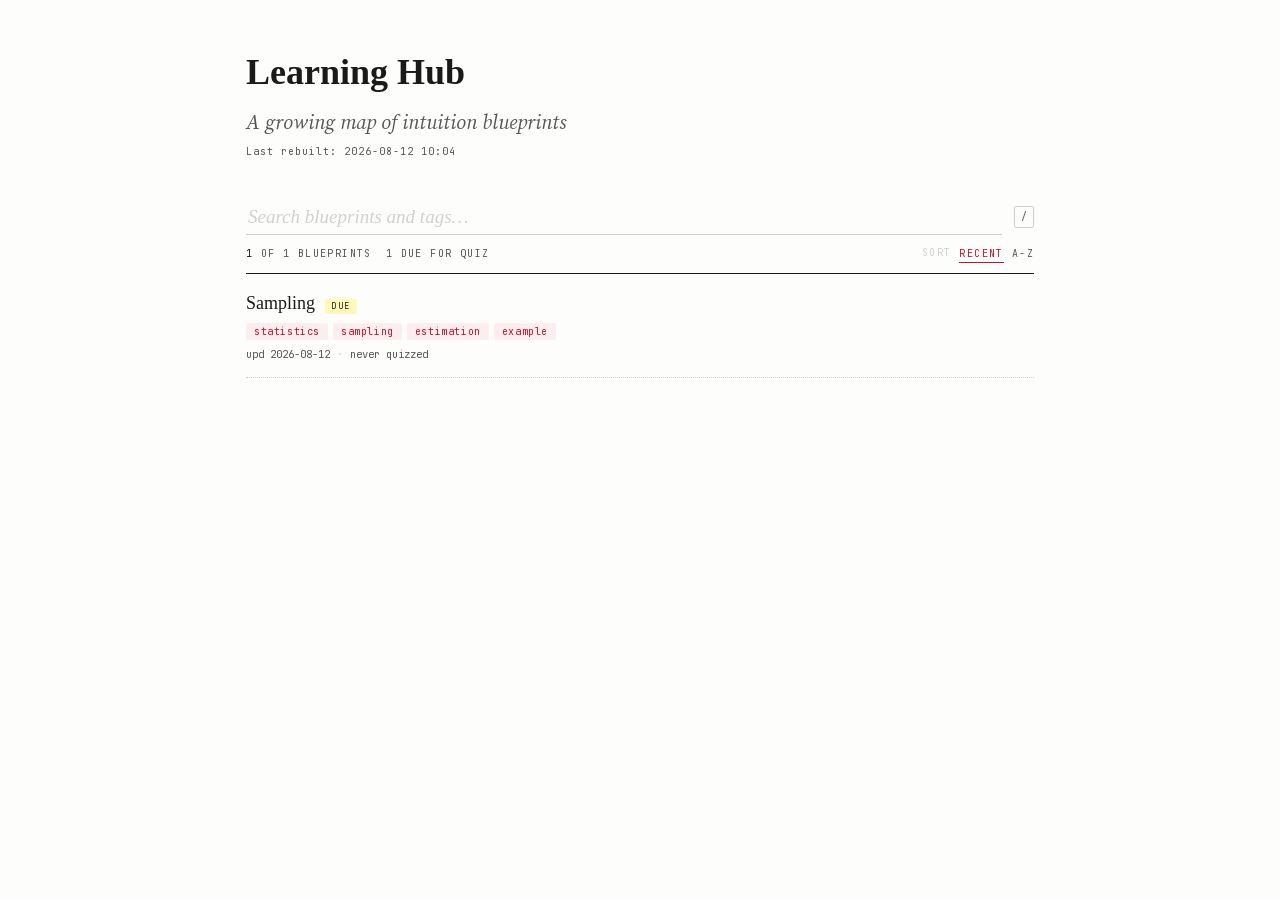
==== index.html @ 73a71636 "Initial template: a local-first learning hub anyone can clone The machinery from learning-hub with n" ====
<!DOCTYPE html>
<html lang="en">
<head>
<meta charset="UTF-8">
<meta name="viewport" content="width=device-width, initial-scale=1.0">
<title>Learning Hub - Index</title>
<link rel="stylesheet" href="assets/blueprint.css">
<style>

.index-page { max-width: 900px; margin: 0 auto; padding: 44px 56px 96px; }
.index-page h1 { font-family: Georgia, serif; font-size: 36px; font-weight: 700; margin-bottom: 6px; }
.index-page .subtitle { color: var(--soft); font-style: italic; font-size: 20px; margin-bottom: 4px; }
.updated { font-family: 'JetBrains Mono', monospace; font-size: 10px; color: var(--soft); letter-spacing: 0.1em; }
.empty { color: var(--soft); font-style: italic; padding: 40px 0; }

/* sticky control bar */
.controls {
  position: sticky; top: 0; z-index: 20;
  background: var(--paper);
  border-bottom: 1px solid var(--ink);
  padding: 14px 0 10px;
  margin: 26px 0 0;
}
.searchline { display: flex; align-items: center; gap: 12px; }
.searchline input {
  flex: 1; font-family: Georgia, serif; font-size: 19px;
  background: transparent; border: none; border-bottom: 1px solid var(--rule);
  padding: 6px 2px; color: var(--ink); outline: none;
}
.searchline input:focus { border-bottom-color: var(--accent); }
.searchline input::placeholder { color: var(--rule); font-style: italic; }
.searchline .kbd {
  font-family: 'JetBrains Mono', monospace; font-size: 10px; color: var(--soft);
  border: 1px solid var(--rule); padding: 2px 6px; border-radius: 2px;
}
.countline {
  font-family: 'JetBrains Mono', monospace; font-size: 10px; letter-spacing: 0.14em;
  text-transform: uppercase; color: var(--soft); margin-top: 10px;
  display: flex; align-items: center; gap: 14px; flex-wrap: wrap;
}
.countline .n { color: var(--ink); }
.countline .seg { display: flex; gap: 8px; margin-left: auto; }
.countline button {
  font-family: inherit; font-size: 10px; letter-spacing: 0.14em; text-transform: uppercase;
  background: none; border: none; color: var(--soft); cursor: pointer; padding: 2px 0;
  border-bottom: 1px solid transparent;
}
.countline button:hover { color: var(--ink); }
.countline button.on { color: var(--accent); border-bottom-color: var(--accent); }
.countline .duebtn.on { background: var(--highlight); padding: 2px 8px; border-bottom-color: transparent; }

/* tag rail */
.tagrail { display: flex; flex-wrap: wrap; gap: 5px; align-items: center; padding: 14px 0 0; }
.tagrail .rl { font-family: 'JetBrains Mono', monospace; font-size: 9px; letter-spacing: 0.2em; text-transform: uppercase; color: var(--soft); margin-right: 6px; }
.chip {
  font-family: 'JetBrains Mono', monospace; font-size: 10.5px; letter-spacing: 0.04em;
  padding: 3px 9px; border: 1px solid var(--rule); background: none; color: var(--soft);
  cursor: pointer; border-radius: 2px; display: inline-flex; gap: 6px; align-items: baseline;
}
.chip .ct { font-size: 9px; color: var(--rule); }
.chip:hover { border-color: var(--ink); color: var(--ink); }
.chip:hover .ct { color: var(--soft); }
.chip.on { border-color: var(--accent); color: var(--accent); background: rgba(200,16,46,0.06); }
.chip.on .ct { color: var(--accent); }
.chip.extra { display: none; }
.tagrail.open .chip.extra { display: inline-flex; }
/* an active filter must never be invisible, even when the rail is collapsed */
.chip.extra.on { display: inline-flex; }
.moretags {
  font-family: 'JetBrains Mono', monospace; font-size: 10px; color: var(--accent);
  background: none; border: none; cursor: pointer; padding: 3px 4px; letter-spacing: 0.08em;
}
.moretags:hover { text-decoration: underline; }

/* rows */
.rows { list-style: none; padding: 0; margin: 0; }
.row { padding: 15px 0 14px; border-bottom: 1px dotted var(--rule); }
.row.hide { display: none; }
.r-main { display: flex; align-items: baseline; gap: 10px; }
.r-title { font-family: Georgia, serif; font-size: 18px; color: var(--ink); text-decoration: none; }
.r-title:hover { color: var(--accent); }
.due {
  font-family: 'JetBrains Mono', monospace; font-size: 8.5px; letter-spacing: 0.18em;
  text-transform: uppercase; color: var(--ink); background: var(--highlight);
  padding: 1px 6px; border-radius: 2px;
}
.r-tags { display: flex; flex-wrap: wrap; gap: 5px; margin-top: 6px; }
.tag {
  font-family: 'JetBrains Mono', monospace; font-size: 10px; letter-spacing: 0.06em;
  color: var(--accent); background: rgba(200,16,46,0.06); padding: 2px 8px;
  border-radius: 2px; border: none; cursor: pointer;
}
.tag:hover { background: rgba(200,16,46,0.16); }
.r-tags .tag.on { background: var(--accent); color: var(--paper); }
.r-meta { font-family: 'JetBrains Mono', monospace; font-size: 10.5px; color: var(--soft); margin-top: 6px; display: flex; gap: 7px; flex-wrap: wrap; }
.r-meta .dot { color: var(--rule); }
.noresults { color: var(--soft); font-style: italic; padding: 40px 0; display: none; }
.noresults.on { display: block; }

@media (max-width: 700px) {
  .index-page { padding: 30px 22px 70px; }
  .countline .seg { margin-left: 0; width: 100%; }
}

</style>
</head>
<body>
<div class="index-page">
<h1>Learning Hub</h1>
<p class="subtitle">A growing map of intuition blueprints</p>
<p class="updated">Last rebuilt: 2026-08-12 10:04</p>
<div class="controls">
<div class="searchline">
<input id="q" type="search" placeholder="Search blueprints and tags…" autocomplete="off">
<span class="kbd">/</span>
</div>
<div class="countline">
<span><span class="n" id="shown">1</span> of 1 blueprints</span>
<button class="duebtn" id="duebtn">1 due for quiz</button>
<span class="seg">
<span style="color:var(--rule)">sort</span>
<button class="on" data-sort="u">recent</button>
<button data-sort="t">a-z</button>
</span>
</div>

</div>
<ul class="rows" id="rows"><li class="row" data-h="sampling statistics sampling estimation example" data-tags="statistics sampling estimation example" data-stale="1" data-u="2026-08-12" data-title="sampling"><div class="r-main"><a class="r-title" href="topics/example-blueprint.html">Sampling</a><span class="due">due</span></div><div class="r-tags"><button class="tag" data-tag="statistics">statistics</button><button class="tag" data-tag="sampling">sampling</button><button class="tag" data-tag="estimation">estimation</button><button class="tag" data-tag="example">example</button></div><div class="r-meta"><span>upd 2026-08-12</span><span class="dot">·</span><span>never quizzed</span></div></li></ul>
<p class="noresults" id="noresults">Nothing matches. Clear the filters to see everything.</p>
<script>
var rowsEl = document.getElementById('rows');
var all = rowsEl ? Array.prototype.slice.call(rowsEl.children) : [];
var q = document.getElementById('q');
var shown = document.getElementById('shown');
var noresults = document.getElementById('noresults');
var duebtn = document.getElementById('duebtn');
var active = new Set();
var dueOnly = false;

function apply() {
  var term = q ? q.value.trim().toLowerCase() : '';
  var n = 0;
  all.forEach(function (r) {
    var ok = true;
    if (term && r.dataset.h.indexOf(term) === -1) ok = false;
    if (ok && active.size) {
      var t = r.dataset.tags.split(' ');
      active.forEach(function (a) { if (t.indexOf(a) === -1) ok = false; });
    }
    if (ok && dueOnly && r.dataset.stale !== '1') ok = false;
    r.classList.toggle('hide', !ok);
    if (ok) n++;
  });
  if (shown) shown.textContent = n;
  if (noresults) noresults.classList.toggle('on', n === 0);
  document.querySelectorAll('.chip').forEach(function (c) {
    c.classList.toggle('on', active.has(c.dataset.tag));
  });
  document.querySelectorAll('.r-tags .tag').forEach(function (c) {
    c.classList.toggle('on', active.has(c.dataset.tag));
  });
  if (duebtn) duebtn.classList.toggle('on', dueOnly);
}

function toggleTag(t) {
  if (active.has(t)) active.delete(t); else active.add(t);
  apply();
}

if (q) q.addEventListener('input', apply);
if (duebtn) duebtn.addEventListener('click', function () { dueOnly = !dueOnly; apply(); });
document.addEventListener('click', function (ev) {
  var c = ev.target.closest('.chip, .r-tags .tag');
  if (c) { ev.preventDefault(); toggleTag(c.dataset.tag); }
});
var moretags = document.getElementById('moretags');
if (moretags) {
  moretags.addEventListener('click', function () {
    var r = document.getElementById('tagrail');
    r.classList.toggle('open');
    this.textContent = r.classList.contains('open') ? 'fewer' : '+' + this.dataset.n + ' more';
  });
}
document.querySelectorAll('[data-sort]').forEach(function (b) {
  b.addEventListener('click', function () {
    document.querySelectorAll('[data-sort]').forEach(function (x) { x.classList.remove('on'); });
    b.classList.add('on');
    var k = b.dataset.sort;
    var s = all.slice().sort(function (x, y) {
      if (k === 't') return x.dataset.title < y.dataset.title ? -1 : 1;
      return x.dataset.u < y.dataset.u ? 1 : -1;
    });
    s.forEach(function (r) { rowsEl.appendChild(r); });
  });
});
document.addEventListener('keydown', function (ev) {
  if (ev.key === '/' && document.activeElement !== q) { ev.preventDefault(); q.focus(); }
  if (ev.key === 'Escape') { q.value = ''; active.clear(); dueOnly = false; apply(); q.blur(); }
});
</script>
</div>
</body>
</html>
---- assets/blueprint.css ----
/* Fonts ship with the repo — latin subsets, woff2, no network at any point.
   Display headings are Georgia: a system face on every machine the hub opens on,
   so nothing to vendor and nothing to load. */

@font-face {
  font-family: 'Source Serif Pro';
  font-style: normal;
  font-weight: 400;
  font-display: swap;
  src: url('fonts/source-serif-pro-latin-400.woff2') format('woff2');
}
@font-face {
  font-family: 'Source Serif Pro';
  font-style: normal;
  font-weight: 600;
  font-display: swap;
  src: url('fonts/source-serif-pro-latin-600.woff2') format('woff2');
}
@font-face {
  font-family: 'Source Serif Pro';
  font-style: italic;
  font-weight: 400;
  font-display: swap;
  src: url('fonts/source-serif-pro-latin-400italic.woff2') format('woff2');
}
@font-face {
  /* One variable file covers the 400 and 500 the stylesheet asks for. */
  font-family: 'JetBrains Mono';
  font-style: normal;
  font-weight: 100 800;
  font-display: swap;
  src: url('fonts/jetbrains-mono-latin-var.woff2') format('woff2');
}

:root {
  --ink: #1a1a1a;
  --soft: #555;
  --rule: #d0d0d0;
  --accent: #c8102e;
  --paper: #fdfdfb;
  --highlight: #fff8b8;
}
*, *::before, *::after { box-sizing: border-box; margin: 0; padding: 0; }
body {
  font-family: 'Source Serif Pro', Georgia, serif;
  background: var(--paper);
  color: var(--ink);
  font-size: 16px;
  line-height: 1.6;
  -webkit-font-smoothing: antialiased;
}

.page {
  max-width: 760px;
  margin: 0 auto;
  padding: 48px 56px 96px;
}

/* ─── Breadcrumb ─── */
/* Deliberately lowercase and un-tracked: the eyebrow directly below is
   uppercase mono accent, and two stacked uppercase mono lines read as noise.
   This is navigation chrome, so it stays subordinate. */
nav.crumb {
  font-family: 'JetBrains Mono', monospace;
  font-size: 10.5px;
  letter-spacing: 0.02em;
  color: var(--rule);
  margin-bottom: 26px;
}
nav.crumb a {
  color: var(--soft);
  text-decoration: none;
  border-bottom: 1px solid transparent;
}
nav.crumb a:hover { color: var(--accent); border-bottom-color: var(--accent); }
nav.crumb span { margin: 0 5px; color: var(--rule); }

/* ─── Header ─── */
header.title {
  border-bottom: 1px solid var(--ink);
  padding-bottom: 20px;
  margin-bottom: 40px;
}
header.title .eyebrow {
  font-family: 'JetBrains Mono', monospace;
  font-size: 11px;
  letter-spacing: 0.22em;
  text-transform: uppercase;
  color: var(--accent);
  margin-bottom: 12px;
}
header.title h1 {
  font-family: Georgia, serif;
  font-size: 36px;
  font-weight: 700;
  letter-spacing: -0.015em;
  line-height: 1.05;
  margin-bottom: 8px;
}
header.title h1 .subtitle {
  font-weight: 400;
  color: var(--soft);
  font-style: italic;
  display: block;
  font-size: 20px;
  margin-top: 4px;
}
header.title .meta {
  font-family: 'JetBrains Mono', monospace;
  font-size: 10px;
  letter-spacing: 0.15em;
  text-transform: uppercase;
  color: var(--soft);
  margin-top: 14px;
  display: flex;
  gap: 24px;
  flex-wrap: wrap;
}
header.title .meta .tags { color: var(--accent); }

/* Visual grammar legend */
.legend {
  margin: 20px 0 0;
  padding: 12px 16px;
  background: rgba(0,0,0,0.02);
  border: 1px solid var(--rule);
  display: flex;
  flex-wrap: wrap;
  gap: 12px 20px;
  font-family: 'JetBrains Mono', monospace;
  font-size: 12px;
}
.legend .swatch { display: inline-flex; align-items: center; gap: 7px; }
.legend .dot { width: 11px; height: 11px; border-radius: 50%; display: inline-block; }
.legend .dot.dashed { background: transparent; border: 1.4px dashed var(--soft); }
.legend .swatch b { font-weight: 500; color: var(--ink); }
.legend .label {
  font-size: 9px;
  letter-spacing: 0.2em;
  text-transform: uppercase;
  color: var(--soft);
  margin-right: 2px;
}

/* Table of contents */
.toc { list-style: none; padding: 0; margin: 30px 0 0; display: grid; grid-template-columns: 1fr 1fr; gap: 2px 26px; }
.toc li { border-top: 1px solid var(--rule); }
.toc a { display: flex; gap: 14px; padding: 13px 4px; text-decoration: none; color: var(--ink); align-items: baseline; }
.toc a:hover { color: var(--accent); }
.toc .n { font-family: 'JetBrains Mono', monospace; font-size: 12px; color: var(--accent); min-width: 22px; }
.toc .ttl { font-family: Georgia, serif; font-size: 17px; line-height: 1.2; }

/* ─── Sections ─── */
section {
  margin-bottom: 40px;
  padding-bottom: 32px;
  border-bottom: 1px solid var(--rule);
}
section:last-of-type { border-bottom: none; margin-bottom: 24px; }

.chno {
  font-family: 'JetBrains Mono', monospace;
  font-size: 11px;
  letter-spacing: 0.18em;
  text-transform: uppercase;
  color: var(--accent);
  margin-bottom: 10px;
}
h2 {
  font-family: Georgia, serif;
  font-size: 24px;
  font-weight: 700;
  margin: 0 0 16px;
  line-height: 1.15;
}
p { margin-bottom: 16px; }
p:last-child { margin-bottom: 0; }
strong { font-weight: 600; }
em { font-style: italic; }
code {
  font-family: 'JetBrains Mono', monospace;
  font-size: 13px;
  background: rgba(200, 16, 46, 0.06);
  padding: 1px 4px;
}

/* Inline cross-reference */
.xref {
  color: var(--accent);
  font-family: 'JetBrains Mono', monospace;
  font-size: 13px;
  text-decoration: none;
  border-bottom: 1px solid var(--accent);
}

/* Inline diagram */
.diagram {
  margin: 20px 0;
  padding: 14px 0;
  border-top: 1px solid var(--rule);
  border-bottom: 1px solid var(--rule);
}
.diagram svg, .diagram img {
  display: block;
  width: 100%;
  max-width: 600px;
  margin: 0 auto;
}
.diagram .caption {
  font-family: 'JetBrains Mono', monospace;
  font-size: 11px;
  color: var(--soft);
  margin-top: 8px;
  text-align: center;
}

/* Formula + "reading it" */
.formula {
  margin: 20px 0 0;
  padding: 10px 18px 6px;
  background: rgba(0,0,0,0.025);
  border: 1px solid var(--rule);
  border-left: 2px solid var(--ink);
  overflow-x: auto;
  text-align: center;
}
.formula .lab {
  font-family: 'JetBrains Mono', monospace;
  font-size: 10px;
  letter-spacing: 0.18em;
  text-transform: uppercase;
  color: var(--soft);
  display: block;
  margin-bottom: 4px;
  text-align: left;
}
.formula .eq {
  font-family: Georgia, serif;
  font-size: 18px;
  font-style: italic;
  padding: 4px 0 8px;
}
.where {
  margin: 0 0 20px;
  padding: 10px 18px 12px;
  background: rgba(0,0,0,0.025);
  border: 1px solid var(--rule);
  border-left: 2px solid var(--ink);
  border-top: none;
}
.where .wlab {
  font-family: 'JetBrains Mono', monospace;
  font-size: 10px;
  letter-spacing: 0.18em;
  text-transform: uppercase;
  color: var(--accent);
  display: block;
  margin-bottom: 6px;
}
.where ul { list-style: none; margin: 0; padding: 0; }
.where li {
  padding: 5px 0;
  font-size: 14px;
  line-height: 1.5;
  color: var(--soft);
  border-top: 1px dotted var(--rule);
}
.where li:first-child { border-top: none; }
.where li b { color: var(--ink); font-weight: 600; font-family: 'JetBrains Mono', monospace; font-size: 12px; }

/* Per-section "Remember" */
.key {
  margin: 18px 0 0;
  padding: 12px 16px;
  border-left: 3px solid var(--accent);
  background: linear-gradient(90deg, rgba(200,16,46,0.05), transparent 70%);
}
.key .lab {
  font-family: 'JetBrains Mono', monospace;
  font-size: 10px;
  letter-spacing: 0.22em;
  text-transform: uppercase;
  color: var(--accent);
  display: block;
  margin-bottom: 4px;
}
.key p { margin: 0; font-size: 15px; }

/* "In one breath" closing */
.closing {
  margin-top: 24px;
  padding-top: 28px;
  border-top: 2px solid var(--ink);
  border-bottom: none;
}
.closing .chno { color: var(--soft); }
.breath {
  font-family: Georgia, serif;
  font-size: 19px;
  line-height: 1.45;
  font-style: italic;
}

/* Cross-references */
.cross-refs {
  margin-top: 28px;
  padding-top: 16px;
  border-top: 1px solid var(--rule);
  font-family: 'JetBrains Mono', monospace;
  font-size: 12px;
  color: var(--soft);
}
.cross-refs .label {
  color: var(--accent);
  letter-spacing: 0.2em;
  text-transform: uppercase;
  font-size: 10px;
  margin-right: 8px;
}
.cross-refs a {
  color: var(--ink);
  text-decoration: none;
  border-bottom: 1px solid var(--rule);
  margin-right: 14px;
}
.cross-refs a:hover { border-bottom-color: var(--ink); }

footer {
  margin-top: 40px;
  padding-top: 16px;
  border-top: 1px solid var(--rule);
  font-family: 'JetBrains Mono', monospace;
  font-size: 10px;
  color: var(--soft);
  letter-spacing: 0.1em;
  display: flex;
  justify-content: space-between;
}
footer a { color: var(--ink); text-decoration: none; border-bottom: 1px solid var(--ink); }

@media (max-width: 640px) {
  .page { padding: 32px 24px; }
  header.title h1 { font-size: 28px; }
  header.title h1 .subtitle { font-size: 18px; }
  .toc { grid-template-columns: 1fr; }
  .breath { font-size: 17px; }
  .formula .eq { font-size: 16px; }
}
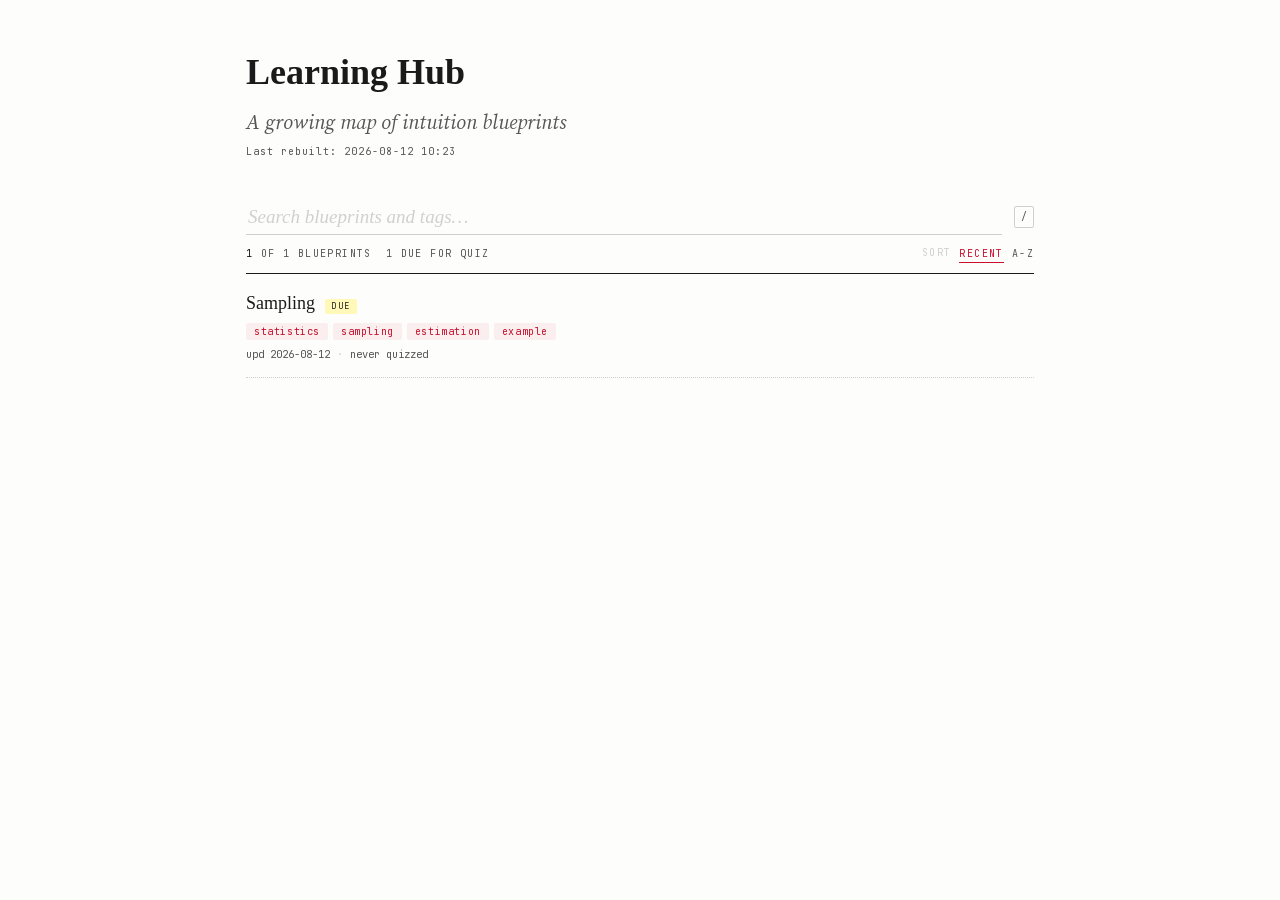
==== commit 8ead5e94: "Fix the sigma header and align spelling with the hub Two things the screenshot showed that the DOM c" ====
--- a/index.html
+++ b/index.html
@@ -108,7 +108,7 @@
 <div class="index-page">
 <h1>Learning Hub</h1>
 <p class="subtitle">A growing map of intuition blueprints</p>
-<p class="updated">Last rebuilt: 2026-08-12 10:04</p>
+<p class="updated">Last rebuilt: 2026-08-12 10:23</p>
 <div class="controls">
 <div class="searchline">
 <input id="q" type="search" placeholder="Search blueprints and tags…" autocomplete="off">
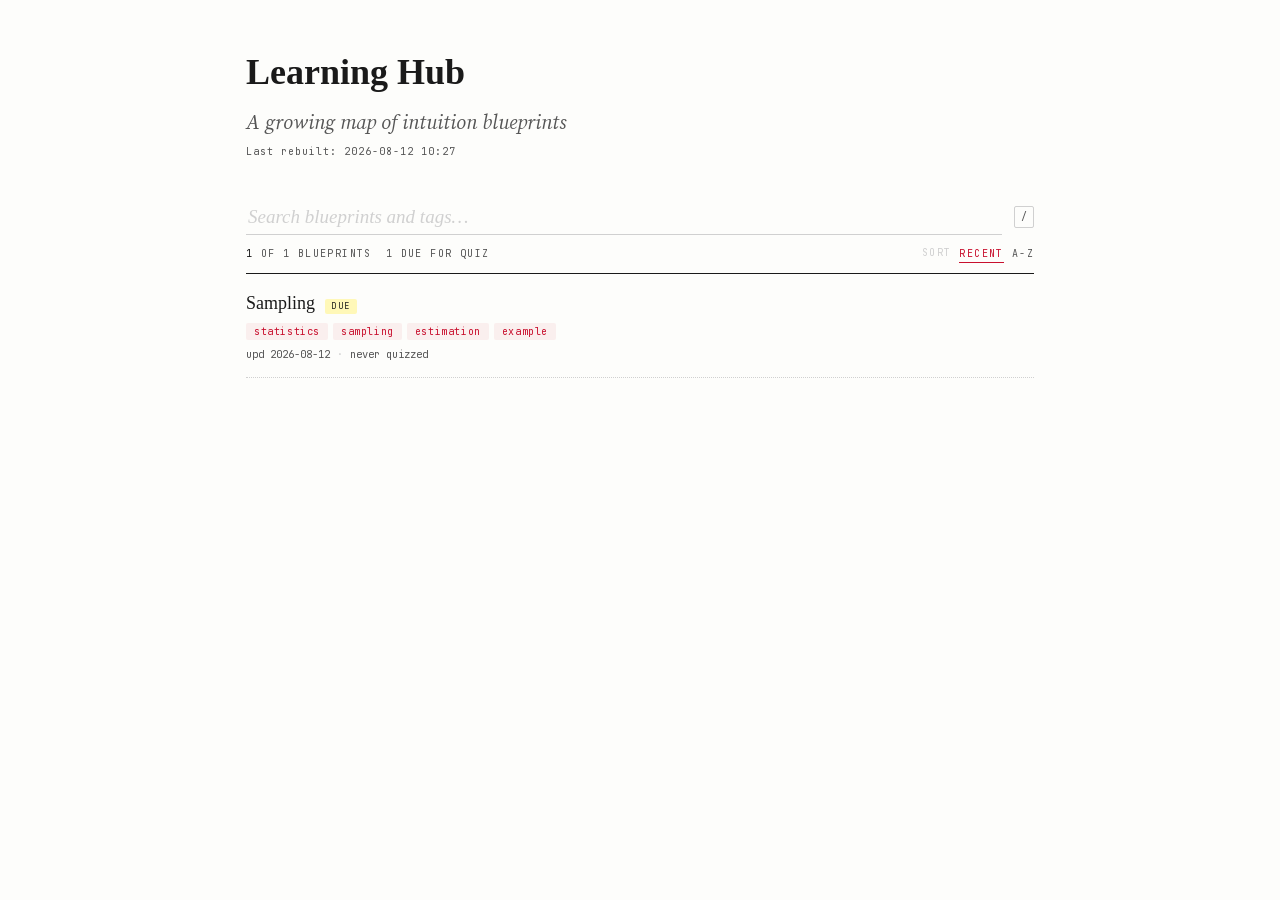
==== commit 51eecd11: "Fix the breadcrumb: ../ opens a folder listing, not the index Same fix as the hub, carried across so" ====
--- a/index.html
+++ b/index.html
@@ -108,7 +108,7 @@
 <div class="index-page">
 <h1>Learning Hub</h1>
 <p class="subtitle">A growing map of intuition blueprints</p>
-<p class="updated">Last rebuilt: 2026-08-12 10:23</p>
+<p class="updated">Last rebuilt: 2026-08-12 10:27</p>
 <div class="controls">
 <div class="searchline">
 <input id="q" type="search" placeholder="Search blueprints and tags…" autocomplete="off">
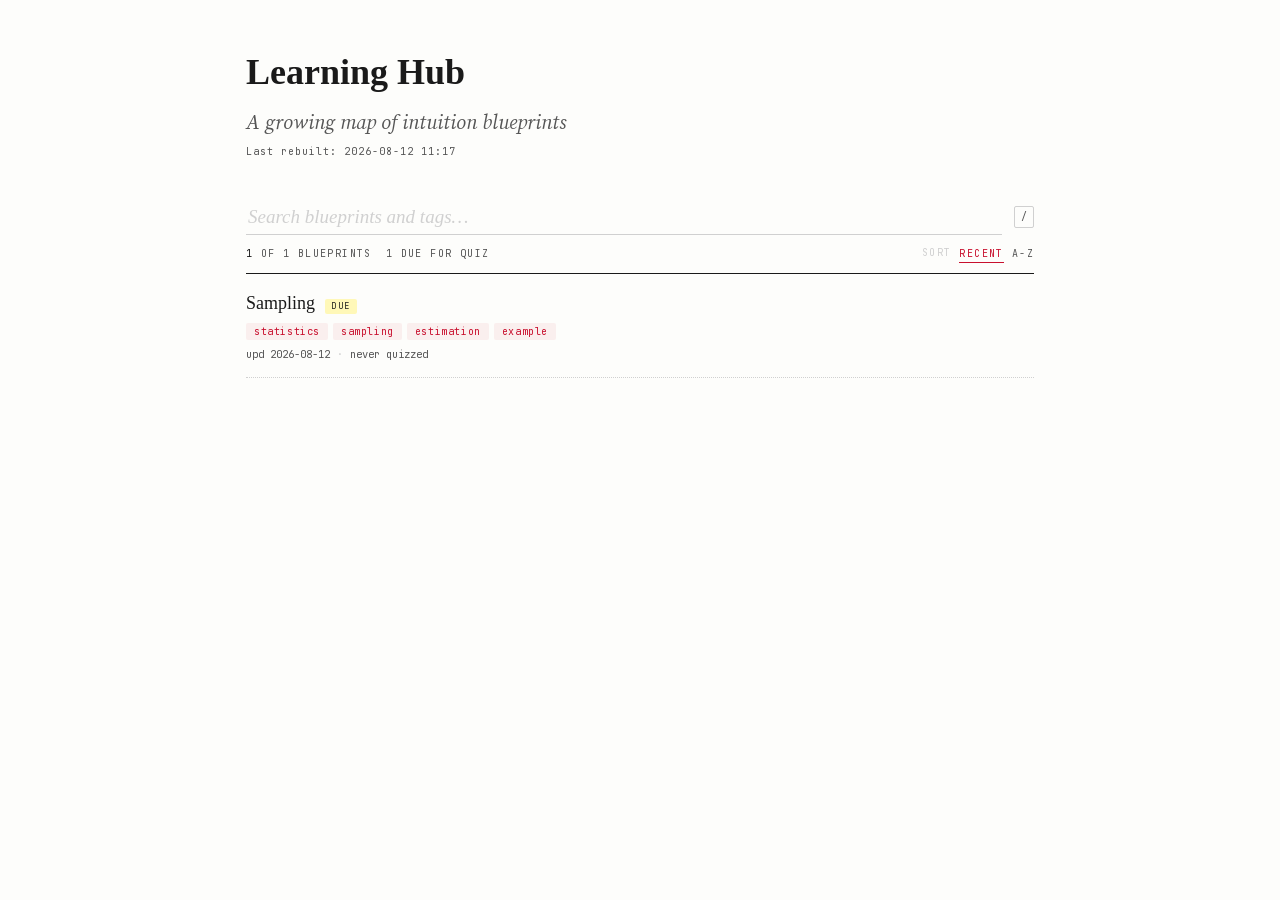
==== commit 02983e60: "Draw the loop properly, and screenshot an index that has something in it Two visuals replaced.  The " ====
--- a/index.html
+++ b/index.html
@@ -108,7 +108,7 @@
 <div class="index-page">
 <h1>Learning Hub</h1>
 <p class="subtitle">A growing map of intuition blueprints</p>
-<p class="updated">Last rebuilt: 2026-08-12 10:27</p>
+<p class="updated">Last rebuilt: 2026-08-12 11:17</p>
 <div class="controls">
 <div class="searchline">
 <input id="q" type="search" placeholder="Search blueprints and tags…" autocomplete="off">
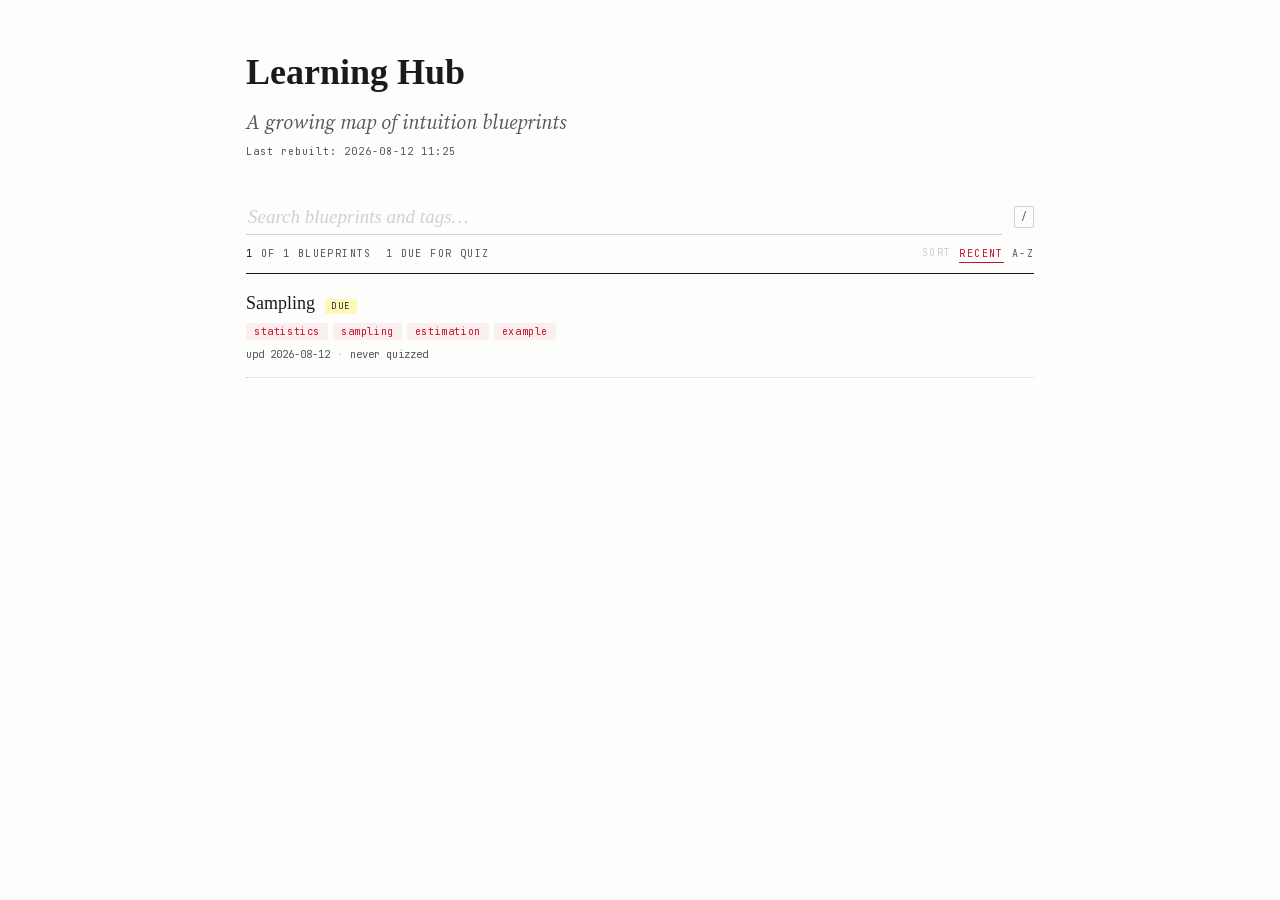
==== commit db19b3dc: "Frame the screenshots and give them dark variants Both shots were white slabs punched through a dark" ====
--- a/index.html
+++ b/index.html
@@ -108,7 +108,7 @@
 <div class="index-page">
 <h1>Learning Hub</h1>
 <p class="subtitle">A growing map of intuition blueprints</p>
-<p class="updated">Last rebuilt: 2026-08-12 11:17</p>
+<p class="updated">Last rebuilt: 2026-08-12 11:25</p>
 <div class="controls">
 <div class="searchline">
 <input id="q" type="search" placeholder="Search blueprints and tags…" autocomplete="off">
